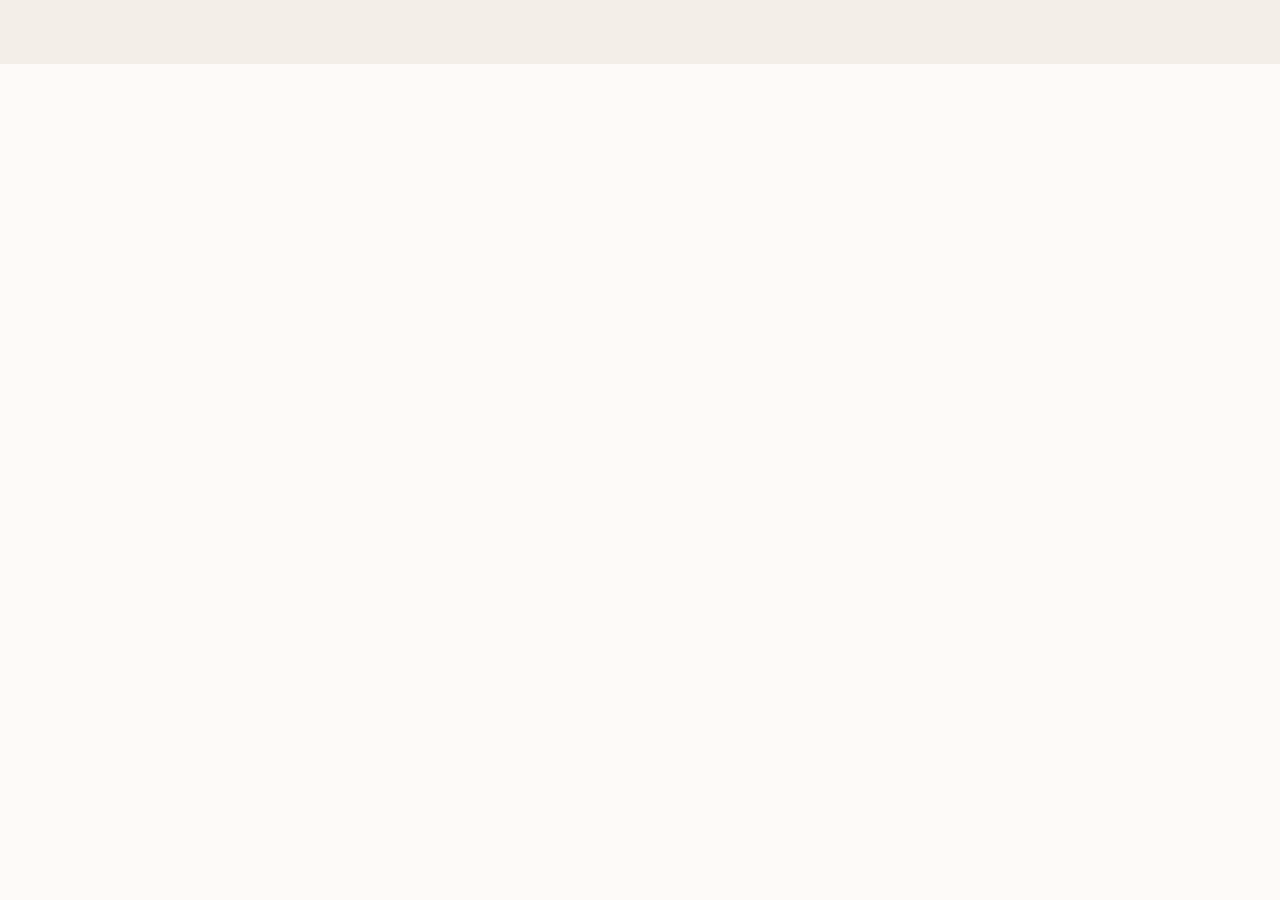
==== ficheProduit.html @ 1b80a314 "next" ====
<!DOCTYPE html>
<html lang="fr">

<head>
    <meta charset="UTF-8">
    <meta name="viewport" content="width=device-width, initial-scale=1.0">
    <title>Document</title>
    <link rel="stylesheet" href="style.css">
    <link rel="stylesheet" href="https://cdnjs.cloudflare.com/ajax/libs/font-awesome/6.5.1/css/all.min.css">

</head>

<body>
<header>
    
</header>
<main></main>
<footer></footer>
</body>

</html>
---- style.css ----
:root {
    --primary-color: #DFE7DD;
    --second-color: #F3EEE8;
    --secondary-color: #C0533C;
    --text-color: #2E3F3A;
    --font-family: Arial, sans-serif;
}

body {
    font-family: var(--font-family);
    margin: 0;
    padding: 0;
    background-color: rgb(253, 250, 248);
    color: var(--text-color);
}

/* --- HEADER --- */
.headerTop {
    display: flex;
    align-items: center;
    justify-content: space-between;
    padding: 1rem 2rem;
    position: relative;

    .logo {
        width: 30%;
        height: auto;
    }

    .tagline {
        font-size: 0.8rem;
        font-style: italic;
        margin: 0;
    }

    .user-nav ul {
        display: flex;
        padding: 0 52px;
        margin: 0;
        list-style: none;
        gap: 5%;
        justify-content: center;

        li {
            margin-left: 1rem;

            img {
                width: 30px;
                height: auto;
            }
        }
    }
}

/* Bouton Burger : caché sur PC */
.burger-btn {
    display: none;
    background: none;
    border: none;
    font-size: 1.5rem;
    color: var(--text-color);
    cursor: pointer;
    padding: 0.5rem;
    margin: 0;
}

.headerBottom {
    background-color: var(--primary-color);
    transition: max-height 0.3s ease-in-out, opacity 0.3s ease-in-out;

    nav ul {
        display: flex;
        flex-direction: row;
        justify-content: flex-start;
        list-style-type: none;
        font-size: 0.9rem;
        margin: 0 5%;
        padding: 0;

        li {
            padding: 1rem;

            a {
                color: var(--text-color);
                text-decoration: none;
                font-weight: bold;
            }
        }
    }
}

/* --- HERO BANNER --- */
.heroBanner {
    display: flex;
    flex-direction: row;
    align-items: center;
    padding: 4rem 0rem;
    background-image: linear-gradient(to left, rgba(255, 255, 255, 0) 40%, rgba(255, 255, 255, 1) 90%), url(herobanner.jpg);
    background-size: cover;
    background-position: center;
    justify-content: flex-start;
    margin: 1% 5%;

    div {
        width: 50%;
        margin: 0 1%;
        .subtitle {
            color: var(--secondary-color);
            text-transform: uppercase;
            font-size: 0.8rem;
            font-weight: bold;
        }

        h1 {
            color: var(--text-color);
            font-size: 3rem;
            margin: 0.5rem 0;
        }

        p {
            width: 50%;
            font-size: 1.1rem;
        }
    }
}

.cta-btn {
    background-color: var(--secondary-color);
    color: white;
    border: none;
    padding: 0.7rem 1.5rem;
    font-size: 1rem;
    cursor: pointer;
    border-radius: 4px;
}

/* --- PRODUITS --- */
.products {
    margin: 2rem;

    .productGrid {
        display: flex;
        gap: 1.5rem;

        .productCard {
            flex: 1;
            border: 1px solid #F3F1EF;
            padding: 1rem;
            border-radius: 5px;
            background: #fff;

            img {
                width: 100%;
                height: auto;
                border-radius: 5px;
            }

            h3 {
                font-size: 1.1rem;
                margin: 0.5rem 0;
            }
        }
    }
}

/* --- LIVRAISON --- */
.livraison {
    display: flex;
    align-items: center;
    margin: 2rem auto;
    width: 80%;
    background-color: var(--primary-color);
    padding: 1rem 2rem;
    border-radius: 8px;

    img {
        width: 40px;
        margin-right: 1rem;
    }

    h4,
    p {
        margin: 0.2rem 0;
    }
}

/* --- FOOTER --- */
footer {
    background-color: var(--second-color);
    padding: 2rem 4rem;

    .footerTop {
        display: flex;
        justify-content: space-between;

        .footer-logo {
            width: 300px;
        }

        ul {
            list-style: none;
            padding: 0;

            li {
                margin-bottom: 0.5rem;

                a {
                    color: var(--text-color);
                    text-decoration: none;
                }
            }
        }
    }

    .footerBottom {
        display: flex;
        justify-content: space-between;
        border-top: 1px solid #ddd;
        padding-top: 1rem;
        margin-top: 1rem;
        font-size: 0.8rem;
    }
}

/* --- RESPONSIVE MOBILE (max-width: 768px) --- */
@media (max-width: 768px) {
    .headerTop {
    display: flex;
    align-items: center;
    padding: 16px;
    position: relative;
    justify-content: space-around;
        
        .tagline {
            display: none;
            /* Masque le slogan sur mobile */
        }
        
    }
    .burger-btn {
        display: block;
        /* Affiche le bouton burger */
    }

    /* Le menu headerBottom devient masqué par défaut */
    .headerBottom {
        display: none;
        width: 100%;
    }

    /* Classe active ajoutée en JS pour afficher le menu mobile */
    .headerBottom.is-open {
        display: block;
    }

    .headerBottom nav ul {
        flex-direction: column;
        align-items: center;
        padding: 1rem 0;

        li {
            padding: 0.8rem 0;
        }
    }

    .productGrid {
        flex-direction: column;
    }

    .heroBanner div {
        width: 100%;
    }

    footer .footerTop {
        flex-direction: column;
        gap: 1.5rem;
    }
}
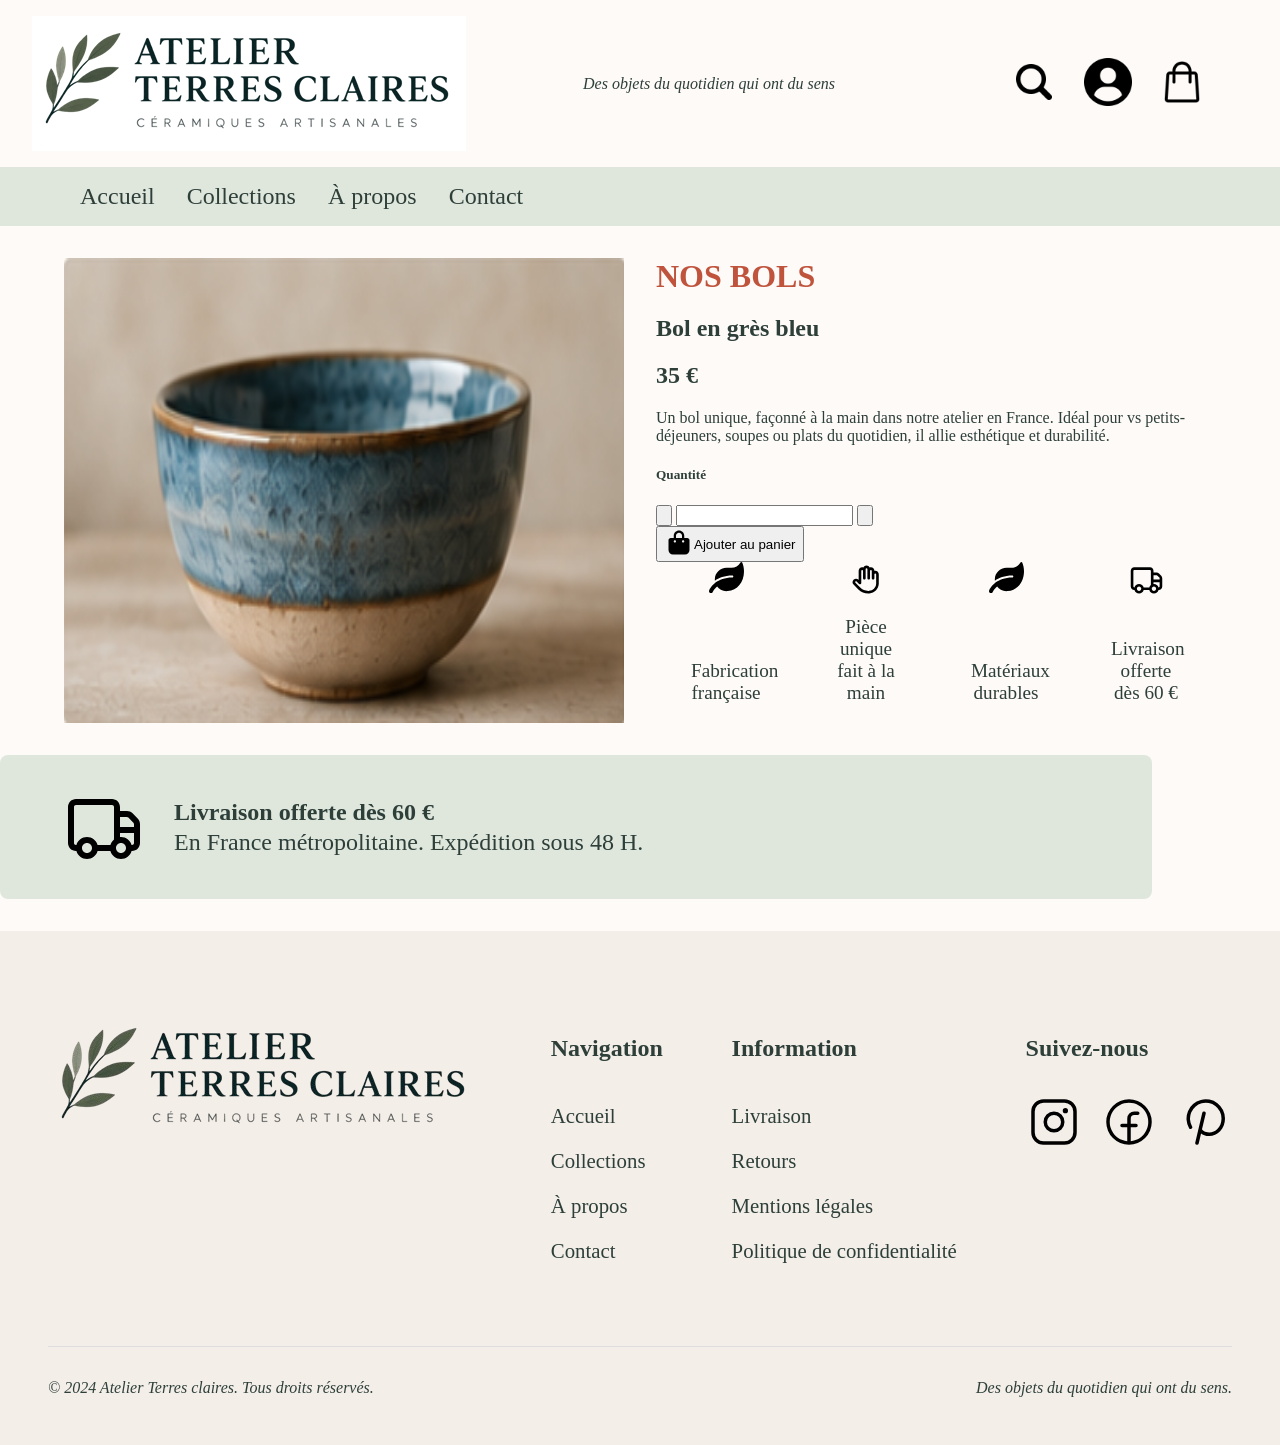
==== commit ef495f1e: "page produit" ====
--- a/ficheProduit.html
+++ b/ficheProduit.html
@@ -11,11 +11,159 @@
 </head>
 
 <body>
-<header>
-    
-</header>
-<main></main>
-<footer></footer>
+    <header>
+        <section class="headerTop">
+            <img src="logo.png" alt="logo Atelier Terres Claires" class="logo">
+            <p class="tagline">Des objets du quotidien qui ont du sens</p>
+            <nav class="user-nav">
+                <ul class="ligneDroite">
+                    <li><a href="#recherche"><img src="loupe.png" alt="Recherche"></a></li>
+                    <li><a href="#compte"><img src="la-personne.png" alt="compte"></a></li>
+                    <li><a href="#panier"><img src="sac-de-courses.png" alt="panier"></a></li>
+                </ul>
+            </nav>
+
+            <!-- BOUTON BURGER (Masqué sur PC, visible sur Mobile) -->
+            <button class="burger-btn" id="burgerBtn" aria-label="Ouvrir le menu">
+                <i class="fa-solid fa-bars"></i>
+            </button>
+        </section>
+
+        <!-- MENU DE NAVIGATION (HeaderBottom) -->
+        <section class="headerBottom" id="headerBottom">
+            <nav class="navigation">
+                <ul id="headerBottomNav">
+                    <li><a href="#accueil">Accueil</a></li>
+                    <li><a href="#collections">Collections</a></li>
+                    <li><a href="#a-propos">À propos</a></li>
+                    <li><a href="#contact">Contact</a></li>
+                </ul>
+            </nav>
+        </section>
+    </header>
+
+    <main>
+        <section class="FicheProduit">
+            <img src="article1.png" alt="Bol en grès bleu">
+            <div class="containtFicheProduit">
+                <span class="subtitle">nos bols</span>
+                <h1>Bol en grès bleu</h1>
+                <h2>35 €</h2>
+                <p>Un bol unique, façonné à la main dans notre atelier en France. Idéal pour vs petits-déjeuners, soupes
+                    ou plats du quotidien, il allie esthétique et durabilité.</p>
+                <div class="btn-FicheProduit">
+                    <h5>Quantité</h5>
+                    <div>
+                        <form action="">
+                            <input type="button">
+                            <input type="number" name="nmb" id="">
+                            <input type="button">
+
+                        </form>
+                        <button>
+                            <svg xmlns="http://www.w3.org/2000/svg"
+                                viewBox="0 0 640 640"><!--!Font Awesome Free v7.3.1 by @fontawesome - https://fontawesome.com License - https://fontawesome.com/license/free Copyright 2026 Fonticons, Inc.-->
+                                <path
+                                    d="M256 144C256 108.7 284.7 80 320 80C355.3 80 384 108.7 384 144L384 192L256 192L256 144zM208 192L144 192C117.5 192 96 213.5 96 240L96 448C96 501 139 544 192 544L448 544C501 544 544 501 544 448L544 240C544 213.5 522.5 192 496 192L432 192L432 144C432 82.1 381.9 32 320 32C258.1 32 208 82.1 208 144L208 192zM232 240C245.3 240 256 250.7 256 264C256 277.3 245.3 288 232 288C218.7 288 208 277.3 208 264C208 250.7 218.7 240 232 240zM384 264C384 250.7 394.7 240 408 240C421.3 240 432 250.7 432 264C432 277.3 421.3 288 408 288C394.7 288 384 277.3 384 264z" />
+                            </svg>
+                            Ajouter au panier
+                        </button>
+                    </div>
+                    <div class="iconeFicheProduit">
+                        <div>
+                            <svg xmlns="http://www.w3.org/2000/svg"
+                                viewBox="0 0 576 512"><!--!Font Awesome Free v5.15.4 by @fontawesome - https://fontawesome.com License - https://fontawesome.com/license/free Copyright 2026 Fonticons, Inc.-->
+                                <path
+                                    d="M546.2 9.7c-5.6-12.5-21.6-13-28.3-1.2C486.9 62.4 431.4 96 368 96h-80C182 96 96 182 96 288c0 7 .8 13.7 1.5 20.5C161.3 262.8 253.4 224 384 224c8.8 0 16 7.2 16 16s-7.2 16-16 16C132.6 256 26 410.1 2.4 468c-6.6 16.3 1.2 34.9 17.5 41.6 16.4 6.8 35-1.1 41.8-17.3 1.5-3.6 20.9-47.9 71.9-90.6 32.4 43.9 94 85.8 174.9 77.2C465.5 467.5 576 326.7 576 154.3c0-50.2-10.8-102.2-29.8-144.6z" />
+                            </svg>
+                            <p>Fabrication française</p>
+                        </div>
+                        <div>
+                            <svg xmlns="http://www.w3.org/2000/svg"
+                                viewBox="0 0 640 640"><!--!Font Awesome Free v7.3.1 by @fontawesome - https://fontawesome.com License - https://fontawesome.com/license/free Copyright 2026 Fonticons, Inc.-->
+                                <path
+                                    d="M320.5 64C295.2 64 273.3 78.7 262.9 100C255.9 97.4 248.4 96 240.5 96C205.2 96 176.5 124.7 176.5 160L176.5 325.5L173.8 322.8C148.8 297.8 108.3 297.8 83.3 322.8C58.3 347.8 58.3 388.3 83.3 413.3L171 501C219 549 284.1 576 352 576L368.5 576C370 576 371.5 575.9 373 575.6C464.7 569.4 538 496.2 544.1 404.5C544.4 403 544.5 401.5 544.5 400L544.5 224C544.5 188.7 515.8 160 480.5 160C475 160 469.6 160.7 464.5 162L464.5 160C464.5 124.7 435.8 96 400.5 96C392.6 96 385.1 97.4 378.1 100C367.7 78.7 345.8 64 320.5 64zM304.5 160.1L304.5 160L304.5 128C304.5 119.2 311.7 112 320.5 112C329.3 112 336.5 119.2 336.5 128L336.5 296C336.5 309.3 347.2 320 360.5 320C373.8 320 384.5 309.3 384.5 296L384.5 160C384.5 151.2 391.7 144 400.5 144C409.3 144 416.5 151.2 416.5 160L416.5 296C416.5 309.3 427.2 320 440.5 320C453.8 320 464.5 309.3 464.5 296L464.5 224C464.5 215.2 471.7 208 480.5 208C489.3 208 496.5 215.2 496.5 224L496.5 396.9C496.4 397.5 496.4 398.2 496.3 398.8C492.9 468.5 437 524.4 367.3 527.8C366.7 527.8 366 527.9 365.4 528L352 528C296.9 528 244 506.1 205 467.1L117.2 379.3C111 373.1 111 362.9 117.2 356.7C123.4 350.5 133.6 350.5 139.8 356.7L183.5 400.4C190.4 407.3 200.7 409.3 209.7 405.6C218.7 401.9 224.5 393.1 224.5 383.4L224.5 160C224.5 151.2 231.7 144 240.5 144C249.3 144 256.5 151.1 256.5 159.9L256.5 296C256.5 309.3 267.2 320 280.5 320C293.8 320 304.5 309.3 304.5 296L304.5 160.1z" />
+                            </svg>
+                            <p>Pièce unique fait à la main</p>
+                        </div>
+                        <div>
+                            <svg xmlns="http://www.w3.org/2000/svg"
+                                viewBox="0 0 576 512"><!--!Font Awesome Free v5.15.4 by @fontawesome - https://fontawesome.com License - https://fontawesome.com/license/free Copyright 2026 Fonticons, Inc.-->
+                                <path
+                                    d="M546.2 9.7c-5.6-12.5-21.6-13-28.3-1.2C486.9 62.4 431.4 96 368 96h-80C182 96 96 182 96 288c0 7 .8 13.7 1.5 20.5C161.3 262.8 253.4 224 384 224c8.8 0 16 7.2 16 16s-7.2 16-16 16C132.6 256 26 410.1 2.4 468c-6.6 16.3 1.2 34.9 17.5 41.6 16.4 6.8 35-1.1 41.8-17.3 1.5-3.6 20.9-47.9 71.9-90.6 32.4 43.9 94 85.8 174.9 77.2C465.5 467.5 576 326.7 576 154.3c0-50.2-10.8-102.2-29.8-144.6z" />
+                            </svg>
+                            <p>Matériaux durables</p>
+                        </div>
+                        <div>
+                            <svg xmlns="http://www.w3.org/2000/svg"
+                                viewBox="0 0 640 640"><!--!Font Awesome Free v7.3.1 by @fontawesome - https://fontawesome.com License - https://fontawesome.com/license/free Copyright 2026 Fonticons, Inc.-->
+                                <path
+                                    d="M96 144C87.2 144 80 151.2 80 160L80 448C80 456.8 87.2 464 96 464L99.3 464C109.7 427.1 143.7 400 184 400C224.3 400 258.2 427.1 268.7 464L371.3 464C376.2 446.6 386.4 431.3 400 420.1L400 160C400 151.2 392.8 144 384 144L96 144zM99.3 512L96 512C60.7 512 32 483.3 32 448L32 160C32 124.7 60.7 96 96 96L384 96C419.3 96 448 124.7 448 160L448 192L503.4 192C520.4 192 536.7 198.7 548.7 210.7L589.3 251.3C601.3 263.3 608 279.6 608 296.6L608 448C608 483.3 579.3 512 544 512L540.7 512C530.3 548.9 496.3 576 456 576C415.7 576 381.8 548.9 371.3 512L268.7 512C258.3 548.9 224.3 576 184 576C143.7 576 109.8 548.9 99.3 512zM448 320L560 320L560 296.6C560 292.4 558.3 288.3 555.3 285.3L514.7 244.7C511.7 241.7 507.6 240 503.4 240L448 240L448 320zM448 368L448 400.4C450.6 400.2 453.3 400 456 400C496.3 400 530.2 427.1 540.7 464L544 464C552.8 464 560 456.8 560 448L560 368L448 368zM184 528C206.1 528 224 510.1 224 488C224 465.9 206.1 448 184 448C161.9 448 144 465.9 144 488C144 510.1 161.9 528 184 528zM456 528C478.1 528 496 510.1 496 488C496 465.9 478.1 448 456 448C433.9 448 416 465.9 416 488C416 510.1 433.9 528 456 528z" />
+                            </svg>
+                            <p>Livraison offerte dès 60 €</p>
+                        </div>
+                    </div>
+                </div>
+            </div>
+        </section>
+
+        <div class="livraison">
+            <svg xmlns="http://www.w3.org/2000/svg"
+                viewBox="0 0 640 640"><!--!Font Awesome Free v7.3.1 by @fontawesome - https://fontawesome.com License - https://fontawesome.com/license/free Copyright 2026 Fonticons, Inc.-->
+                <path
+                    d="M96 144C87.2 144 80 151.2 80 160L80 448C80 456.8 87.2 464 96 464L99.3 464C109.7 427.1 143.7 400 184 400C224.3 400 258.2 427.1 268.7 464L371.3 464C376.2 446.6 386.4 431.3 400 420.1L400 160C400 151.2 392.8 144 384 144L96 144zM99.3 512L96 512C60.7 512 32 483.3 32 448L32 160C32 124.7 60.7 96 96 96L384 96C419.3 96 448 124.7 448 160L448 192L503.4 192C520.4 192 536.7 198.7 548.7 210.7L589.3 251.3C601.3 263.3 608 279.6 608 296.6L608 448C608 483.3 579.3 512 544 512L540.7 512C530.3 548.9 496.3 576 456 576C415.7 576 381.8 548.9 371.3 512L268.7 512C258.3 548.9 224.3 576 184 576C143.7 576 109.8 548.9 99.3 512zM448 320L560 320L560 296.6C560 292.4 558.3 288.3 555.3 285.3L514.7 244.7C511.7 241.7 507.6 240 503.4 240L448 240L448 320zM448 368L448 400.4C450.6 400.2 453.3 400 456 400C496.3 400 530.2 427.1 540.7 464L544 464C552.8 464 560 456.8 560 448L560 368L448 368zM184 528C206.1 528 224 510.1 224 488C224 465.9 206.1 448 184 448C161.9 448 144 465.9 144 488C144 510.1 161.9 528 184 528zM456 528C478.1 528 496 510.1 496 488C496 465.9 478.1 448 456 448C433.9 448 416 465.9 416 488C416 510.1 433.9 528 456 528z" />
+            </svg>
+            <div>
+                <h4>Livraison offerte dès 60 €</h4>
+                <p>En France métropolitaine. Expédition sous 48 H.</p>
+            </div>
+        </div>
+    </main>
+    <footer>
+        <div class="footerTop">
+            <div>
+                <img src="logobg.png" alt="Logo Atelier Terres Claires" class="footer-logo">
+            </div>
+            <div class="navigation">
+                <h3>Navigation</h3>
+                <nav>
+                    <ul>
+                        <li><a href="#accueil">Accueil</a></li>
+                        <li><a href="#collections">Collections</a></li>
+                        <li><a href="#a-propos">À propos</a></li>
+                        <li><a href="#contact">Contact</a></li>
+                    </ul>
+                </nav>
+            </div>
+            <div class="navigation">
+                <h3>Information</h3>
+                <nav>
+                    <ul>
+                        <li><a href="#">Livraison</a></li>
+                        <li><a href="#">Retours</a></li>
+                        <li><a href="#">Mentions légales</a></li>
+                        <li><a href="#">Politique de confidentialité</a></li>
+                    </ul>
+                </nav>
+            </div>
+            <div class="navigation">
+                <h3>Suivez-nous</h3>
+                <nav>
+                    <ul class="ligneDroite">
+                        <li><a href="#"><img src="instagram-logo.svg" alt="instagram"></a></li>
+                        <li><a href="#"><img src="facebook-logo.svg" alt="facebook"></a></li>
+                        <li><a href="#"><img src="pinterest-logo.svg" alt="pinterest"></a></li>
+                    </ul>
+                </nav>
+            </div>
+        </div>
+
+        <div class="footerBottom">
+            <p>© 2024 Atelier Terres claires. Tous droits réservés.</p>
+            <p>Des objets du quotidien qui ont du sens.</p>
+        </div>
+    </footer>
+    <script src="script.js"></script>
 </body>
 
 </html>
--- a/style.css
+++ b/style.css
@@ -3,7 +3,7 @@
     --second-color: #F3EEE8;
     --secondary-color: #C0533C;
     --text-color: #2E3F3A;
-    --font-family: Arial, sans-serif;
+    --font-family: Georgia, Serif;
 }
 
 body {
@@ -12,6 +12,11 @@
     padding: 0;
     background-color: rgb(253, 250, 248);
     color: var(--text-color);
+}
+
+a {
+    text-decoration: none;
+    color: var(--primary-color);
 }
 
 /* --- HEADER --- */
@@ -22,13 +27,9 @@
     padding: 1rem 2rem;
     position: relative;
 
-    .logo {
-        width: 30%;
-        height: auto;
-    }
 
     .tagline {
-        font-size: 0.8rem;
+        font-size: 1rem;
         font-style: italic;
         margin: 0;
     }
@@ -45,7 +46,7 @@
             margin-left: 1rem;
 
             img {
-                width: 30px;
+                width: 3rem;
                 height: auto;
             }
         }
@@ -73,7 +74,7 @@
         flex-direction: row;
         justify-content: flex-start;
         list-style-type: none;
-        font-size: 0.9rem;
+        font-size: 1.5rem;
         margin: 0 5%;
         padding: 0;
 
@@ -83,7 +84,6 @@
             a {
                 color: var(--text-color);
                 text-decoration: none;
-                font-weight: bold;
             }
         }
     }
@@ -94,34 +94,38 @@
     display: flex;
     flex-direction: row;
     align-items: center;
-    padding: 4rem 0rem;
+    margin-block: 1rem;
+    padding: 4rem 7rem;
     background-image: linear-gradient(to left, rgba(255, 255, 255, 0) 40%, rgba(255, 255, 255, 1) 90%), url(herobanner.jpg);
     background-size: cover;
     background-position: center;
     justify-content: flex-start;
-    margin: 1% 5%;
+    object-fit: cover;
 
     div {
         width: 50%;
         margin: 0 1%;
-        .subtitle {
-            color: var(--secondary-color);
-            text-transform: uppercase;
-            font-size: 0.8rem;
-            font-weight: bold;
-        }
+
+
 
         h1 {
             color: var(--text-color);
-            font-size: 3rem;
+            font-size: 8rem;
             margin: 0.5rem 0;
         }
 
         p {
             width: 50%;
-            font-size: 1.1rem;
-        }
-    }
+            font-size: 2rem;
+        }
+    }
+}
+
+.subtitle {
+    color: var(--secondary-color);
+    text-transform: uppercase;
+    font-size: 2rem;
+    font-weight: bold;
 }
 
 .cta-btn {
@@ -129,7 +133,7 @@
     color: white;
     border: none;
     padding: 0.7rem 1.5rem;
-    font-size: 1rem;
+    font-size: 1.5rem;
     cursor: pointer;
     border-radius: 4px;
 }
@@ -137,6 +141,10 @@
 /* --- PRODUITS --- */
 .products {
     margin: 2rem;
+
+    h2 {
+        font-size: 5rem;
+    }
 
     .productGrid {
         display: flex;
@@ -151,31 +159,101 @@
 
             img {
                 width: 100%;
+                height: 65%;
+                border-radius: 5px;
+            }
+
+            h3 {
+                font-size: 2rem;
+                margin: 0.5rem 0;
+            }
+
+            p {
+                font-size: 2rem;
+                font-weight: bold;
+            }
+        }
+    }
+}
+
+/* Fiche Produit */
+.FicheProduit {
+    display: flex;
+    flex-direction: row;
+    margin: 2rem 4rem;
+    gap: 2rem;
+
+    img {
+        width: 50%;
+    }
+
+    .containtFicheProduit {
+        width: 50%;
+        flex-direction: column;
+
+        .btn-FicheProduit {
+            button {
+                svg {
+                    width: 30px;
+                }
+
+                display: flex;
+                flex-flow: row nowrap;
+                /* width:; */
+                justify-self: center;
+                align-items: center;
+            }
+        }
+    }
+
+}
+
+.iconeFicheProduit {
+    display: flex;
+    width: 100%;
+    flex-direction: row;
+    justify-content: space-around;
+
+    div {
+        display: flex;
+        text-align: center;
+        justify-items: center;
+        flex-direction: column;
+        align-items: center;
+        justify-content: space-between;
+
+        svg {
+            width: 25%;
+
+            path {
+                width: 20%;
                 height: auto;
-                border-radius: 5px;
-            }
-
-            h3 {
-                font-size: 1.1rem;
-                margin: 0.5rem 0;
-            }
+            }
+        }
+
+        p {
+            width: 50%;
+            font-size: 1.2rem;
         }
     }
 }
 
 /* --- LIVRAISON --- */
 .livraison {
+    font-size: 1.5rem;
     display: flex;
-    align-items: center;
-    margin: 2rem auto;
+    justify-self: center;
     width: 80%;
     background-color: var(--primary-color);
-    padding: 1rem 2rem;
+    padding: 2rem 4rem;
     border-radius: 8px;
-
-    img {
-        width: 40px;
-        margin-right: 1rem;
+    align-items: center;
+    margin-block: 2rem;
+    gap: 30px;
+
+    svg {
+        width: 5rem;
+        /* margin-right: 1rem; */
     }
 
     h4,
@@ -187,28 +265,43 @@
 /* --- FOOTER --- */
 footer {
     background-color: var(--second-color);
-    padding: 2rem 4rem;
+    padding: 2rem 0rem;
 
     .footerTop {
         display: flex;
         justify-content: space-between;
-
-        .footer-logo {
-            width: 300px;
+        font-size: 2rem;
+        margin: 3rem;
+
+        h3 {
+
+            font-size: 1.5rem;
         }
 
         ul {
             list-style: none;
             padding: 0;
+            gap: 1.2rem;
 
             li {
                 margin-bottom: 0.5rem;
 
                 a {
+                    font-size: 1.3rem;
                     color: var(--text-color);
                     text-decoration: none;
                 }
             }
+        }
+    }
+
+    .ligneDroite {
+        display: flex;
+        flex-direction: row;
+        justify-content: space-around;
+
+        img {
+            width: 3.5rem;
         }
     }
 
@@ -218,25 +311,45 @@
         border-top: 1px solid #ddd;
         padding-top: 1rem;
         margin-top: 1rem;
-        font-size: 0.8rem;
+        font-size: 1rem;
+        margin-inline: 3rem;
+        font-style: italic;
     }
 }
 
 /* --- RESPONSIVE MOBILE (max-width: 768px) --- */
 @media (max-width: 768px) {
     .headerTop {
-    display: flex;
-    align-items: center;
-    padding: 16px;
-    position: relative;
-    justify-content: space-around;
-        
+        display: flex;
+        align-items: center;
+        padding: 16px;
+        position: relative;
+        justify-content: space-around;
+
+        .logo {
+            width: 30%;
+            height: auto;
+        }
+
+        .user-nav ul {
+            padding: 0 1rem;
+
+            li {
+
+                img {
+                    width: 1.5rem;
+                    height: auto;
+                }
+            }
+        }
+
         .tagline {
             display: none;
             /* Masque le slogan sur mobile */
         }
-        
-    }
+
+    }
+
     .burger-btn {
         display: block;
         /* Affiche le bouton burger */
@@ -259,20 +372,200 @@
         padding: 1rem 0;
 
         li {
-            padding: 0.8rem 0;
-        }
-    }
-
-    .productGrid {
-        flex-direction: column;
-    }
-
-    .heroBanner div {
-        width: 100%;
-    }
-
-    footer .footerTop {
-        flex-direction: column;
-        gap: 1.5rem;
+            align-self: flex-start;
+            padding: 0.5rem 0;
+            font-size: 1rem;
+        }
+    }
+
+
+    .products {
+        margin: 1rem;
+
+        h2 {
+            font-size: 2rem;
+        }
+
+        .productGrid {
+            display: flex;
+            flex-direction: column;
+            gap: 1.5rem;
+
+            .productCard {
+                display: flex;
+                flex-direction: row;
+                flex: 1;
+                border: 1px solid #F3F1EF;
+                padding: 1rem;
+                border-radius: 5px;
+                background: #fff;
+                width: 100%;
+                align-self: center;
+                justify-content: space-around;
+                gap: 20px;
+
+                img {
+                    width: 180px;
+                    height: 100px;
+                    border-radius: 5px;
+                }
+
+                div {
+                    width: 50%;
+
+                    h3 {
+                        font-size: 1.1rem;
+                        margin: 0.5rem 0;
+                    }
+
+                    p {
+                        font-size: 1rem;
+                        padding: 0;
+                        margin: 5px 0;
+                    }
+
+                    .cta-btn {
+                        background-color: var(--secondary-color);
+                        color: white;
+                        border: none;
+                        padding: 0.7rem 0.5rem;
+                        font-size: 0.8rem;
+                        cursor: pointer;
+                        border-radius: 4px;
+                        width: 100%;
+                    }
+                }
+            }
+        }
+    }
+
+
+    .heroBanner {
+        display: flex;
+        flex-direction: row;
+        align-items: center;
+        padding: 1rem 1rem;
+
+        div {
+            width: 100%;
+
+            .subtitle {
+                font-size: 0.8rem;
+            }
+
+            h1 {
+                font-size: 2rem;
+            }
+
+            p {
+                width: 50%;
+                font-size: 1rem;
+            }
+
+        }
+    }
+
+    .cta-btn {
+        font-size: 0.8rem;
+        padding: 0.7rem 1rem;
+    }
+
+    .livraison {
+        font-size: 1rem;
+        background-color: var(--primary-color);
+        padding: 1rem 1rem;
+        border-radius: 8px;
+        align-items: center;
+        margin-block: 1rem;
+
+        img {
+            width: 2rem;
+            margin-right: 1rem;
+        }
+
+        h4,
+        p {
+            font-size: 12px;
+            margin: 0.1rem 0;
+        }
+    }
+
+    footer {
+
+        .footerTop {
+            display: flex;
+            flex-flow: row wrap;
+
+            /* justify-content: center; */
+            /* align-content: space-between; */
+            margin: 1rem;
+
+            div {
+                display: flex;
+                flex-flow: row wrap;
+                width: 50%;
+            }
+
+
+            img {
+                width: 100%;
+            }
+
+            .navigation {
+                flex-direction: row;
+
+                h3 {
+                    display: none;
+                }
+
+                ul {
+                    list-style: none;
+                    padding: 0;
+                    gap: 1.2rem;
+                    margin: 0;
+
+                    li {
+                        text-wrap: nowrap;
+                        margin-bottom: 0.5rem;
+
+                        a {
+                            font-size: 1rem;
+                            color: var(--text-color);
+                            text-decoration: none;
+                        }
+                    }
+                }
+
+
+                ul {
+                    display: flex;
+                }
+            }
+
+            .navigation:nth-child(3) {
+                display: none;
+            }
+
+            .navigation:nth-child(4) {
+                order: 1;
+                place-content: center;
+            }
+
+            .navigation:nth-child(2) {
+                order: 2;
+                width: 100%;
+                justify-content: center;
+            }
+
+        }
+
+        .footerBottom {
+            justify-content: center;
+            font-size: 0.5rem;
+
+            :last-child {
+                display: none;
+            }
+        }
     }
 }
